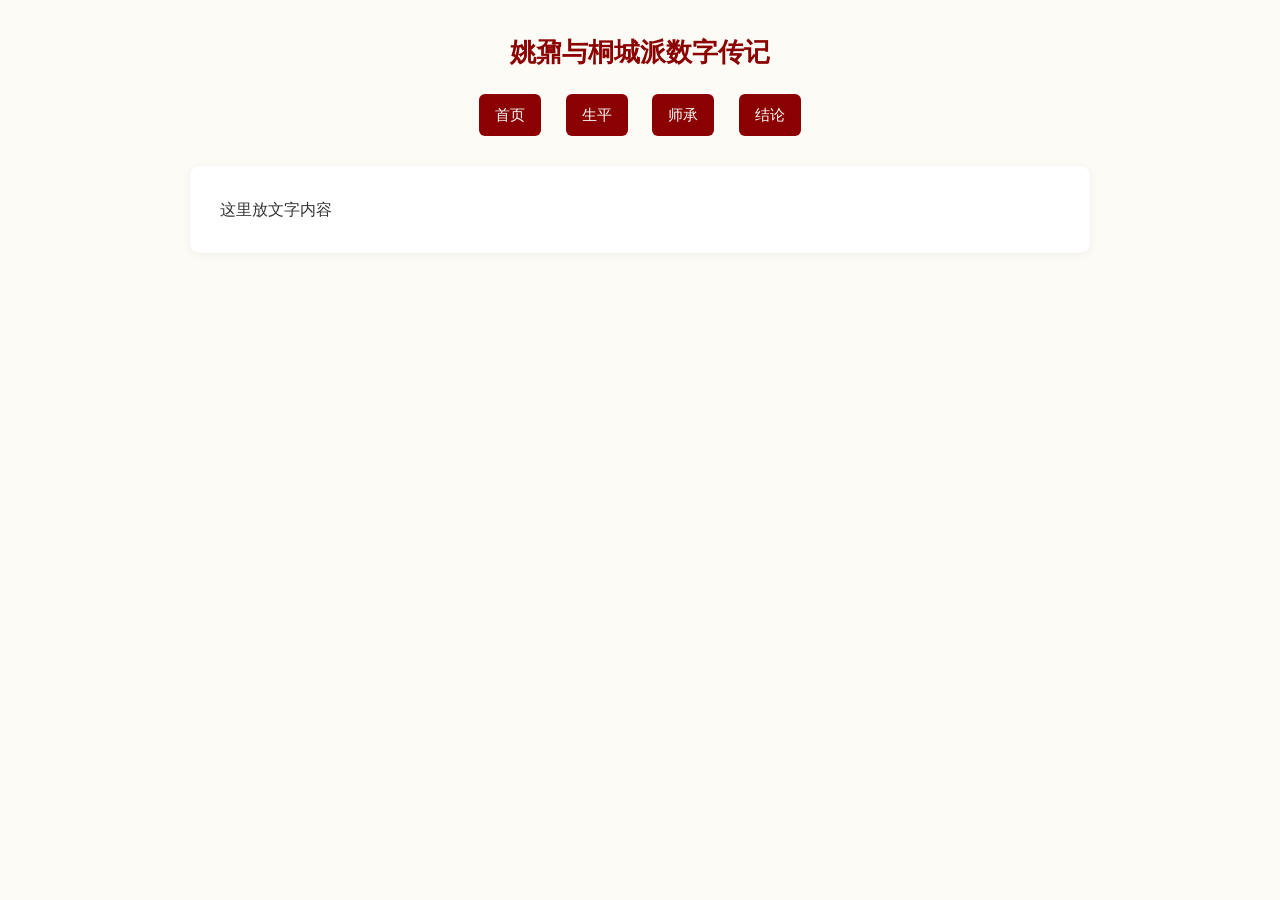
==== index.html @ c08644f3 "Add files via upload 初始化项目框架和所有章节页面" ====
<!DOCTYPE html>
<html lang="zh-CN">
<head>
    <meta charset="UTF-8">
    <title>姚鼐与桐城派数字传记</title>
    <style>
        * {
            margin: 0;
            padding: 0;
            box-sizing: border-box;
        }
        body {
            font-family: "Microsoft YaHei", sans-serif;
            background-color: #FDFBF5;
            color: #333;
            line-height: 1.7;
            padding: 30px;
        }
        .container {
            max-width: 900px;
            margin: 0 auto;
        }
        h1 {
            text-align: center;
            color: #8B0000;
            margin-bottom: 20px;
            font-size: 26px;
        }
        .nav {
            text-align: center;
            margin-bottom: 30px;
        }
        .nav a {
            display: inline-block;
            margin: 0 10px;
            padding: 8px 16px;
            background-color: #8B0000;
            color: white;
            text-decoration: none;
            border-radius: 6px;
            font-size: 15px;
        }
        .nav a:hover {
            background-color: #A80000;
        }
        .content {
            background: white;
            padding: 30px;
            border-radius: 10px;
            box-shadow: 0 2px 10px rgba(0,0,0,0.05);
        }
    </style>
</head>

<body>
    <div class="container">
        <h1>姚鼐与桐城派数字传记</h1>

        <div class="nav">
            <a href="index.html">首页</a>
            <a href="life.html">生平</a>
            <a href="relation.html">师承</a>
            <a href="conclusion.html">结论</a>
        </div>

        <div class="content">
            <!-- 这里写你们的内容 -->
            <p>这里放文字内容</p>
        </div>
    </div>
</body>
</html>
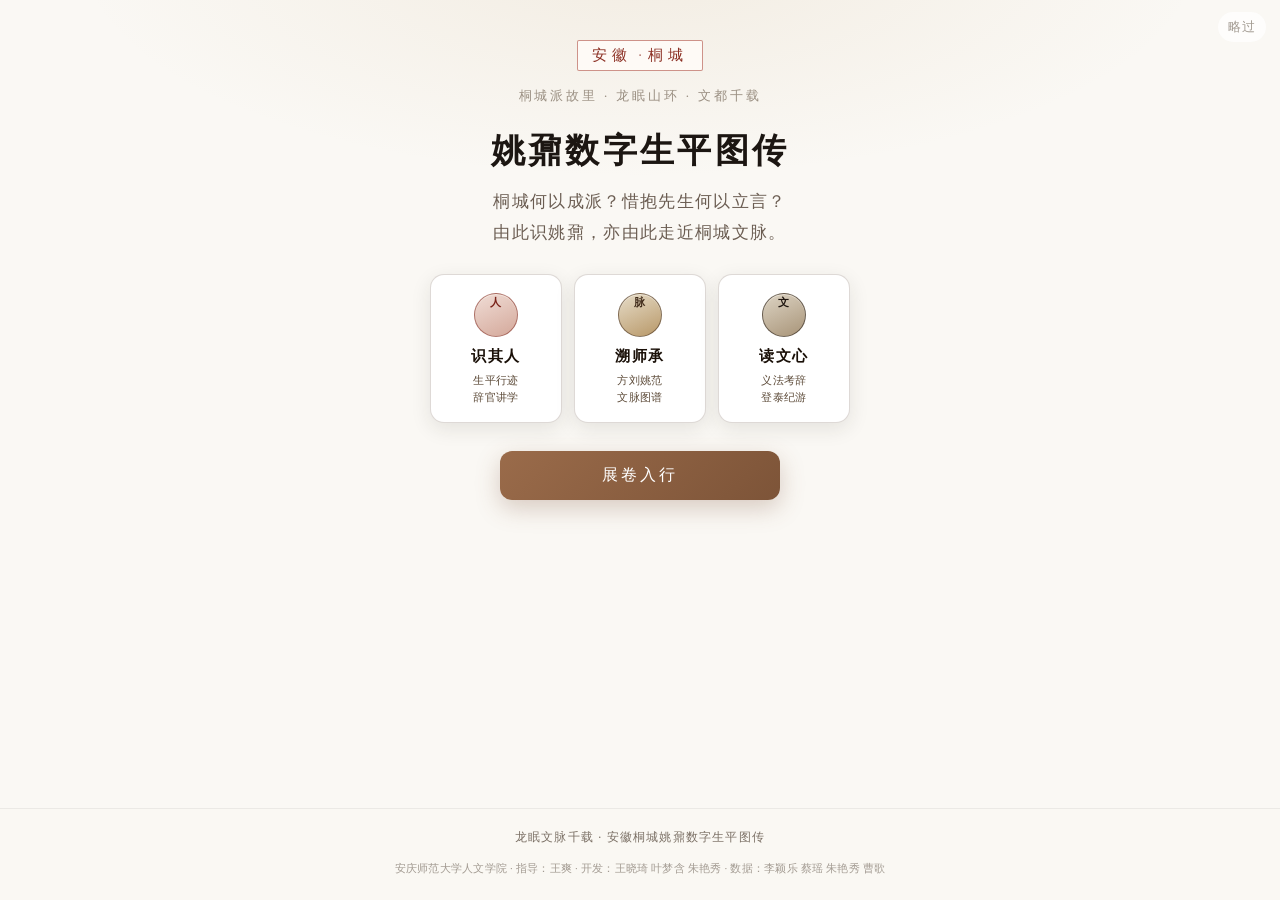
==== commit 3acf2202: "Add files via upload" ====
--- a/index.html
+++ b/index.html
@@ -1,72 +1,735 @@
+﻿
 <!DOCTYPE html>
 <html lang="zh-CN">
 <head>
     <meta charset="UTF-8">
-    <title>姚鼐与桐城派数字传记</title>
+    <meta name="viewport" content="width=device-width, initial-scale=1.0">
+    <title>姚鼐先生 · 数字生平图传</title>
+    <link rel="stylesheet" href="css/scroll-theme.css">
     <style>
         * {
             margin: 0;
             padding: 0;
             box-sizing: border-box;
         }
-        body {
-            font-family: "Microsoft YaHei", sans-serif;
-            background-color: #FDFBF5;
-            color: #333;
+        body.intro-on {
+            padding: 0;
+            overflow: hidden;
+            height: 100vh;
+            background: #faf8f4;
+            background-image: none;
+        }
+        body.intro-on .scroll-container {
+            visibility: hidden;
+            pointer-events: none;
+        }
+
+        /* —— 封面：安徽桐城 · 启读图传 —— */
+        #introRoot {
+            position: fixed;
+            inset: 0;
+            z-index: 10000;
+            display: flex;
+            flex-direction: column;
+            font-family: "PingFang SC", "Microsoft YaHei", "SimSun", "Songti SC", serif;
+            background:
+                radial-gradient(ellipse 80% 45% at 50% -5%, rgba(196, 165, 116, 0.14), transparent 55%),
+                #faf8f4;
+            color: #2c241c;
+            overflow: hidden;
+        }
+        .intro-cover {
+            flex: 1;
+            display: flex;
+            flex-direction: column;
+            min-height: 0;
+            overflow-y: auto;
+            -webkit-overflow-scrolling: touch;
+        }
+        .intro-page {
+            flex: 1;
+            width: min(460px, 100%);
+            margin: 0 auto;
+            padding: 40px 20px 16px;
+            text-align: center;
+        }
+        .intro-region {
+            display: inline-flex;
+            align-items: center;
+            gap: 6px;
+            margin: 0 0 6px;
+            padding: 5px 14px;
+            font-family: "FangSong", "STFangsong", "SimSun", serif;
+            font-size: 15px;
+            letter-spacing: 0.35em;
+            color: #8b2e22;
+            border: 1.5px solid rgba(166, 61, 47, 0.55);
+            border-radius: 2px;
+            background: rgba(255, 252, 248, 0.85);
+            transform: rotate(-2deg);
+            animation: introFadeUp 0.7s ease both;
+        }
+        .intro-region .dot {
+            letter-spacing: 0;
+            opacity: 0.65;
+        }
+        .intro-local {
+            margin: 10px 0 22px;
+            font-size: 13px;
+            color: #9a8f82;
+            letter-spacing: 0.22em;
+            animation: introFadeUp 0.7s ease 0.06s both;
+        }
+        .intro-title {
+            margin: 0 0 10px;
+            font-family: "SimSun", "Songti SC", "STSong", serif;
+            font-size: clamp(1.65rem, 5vw, 2.1rem);
+            font-weight: 700;
+            line-height: 1.45;
+            letter-spacing: 0.1em;
+            color: #1c1612;
+            animation: introFadeUp 0.7s ease 0.1s both;
+        }
+        .intro-ask {
+            margin: 0 0 26px;
+            font-family: "KaiTi", "STKaiti", "楷体", serif;
+            font-size: clamp(0.95rem, 2.8vw, 1.05rem);
+            line-height: 1.85;
+            color: #6b5d52;
+            letter-spacing: 0.08em;
+            animation: introFadeUp 0.7s ease 0.14s both;
+        }
+        .intro-cards {
+            display: grid;
+            grid-template-columns: repeat(3, 1fr);
+            gap: 12px;
+            margin: 0 0 28px;
+            text-align: center;
+            animation: introFadeUp 0.7s ease 0.2s both;
+        }
+        .intro-card {
+            padding: 18px 10px 16px;
+            background: #fff;
+            border-radius: 14px;
+            border: 1px solid rgba(92, 64, 50, 0.2);
+            box-shadow: 0 6px 20px rgba(44, 36, 28, 0.1);
+            transition: transform 0.22s ease, box-shadow 0.22s ease;
+        }
+        .intro-card:hover {
+            transform: translateY(-3px);
+            box-shadow: 0 10px 28px rgba(44, 36, 28, 0.16);
+        }
+        .intro-card-icon {
+            display: flex;
+            align-items: center;
+            justify-content: center;
+            width: 44px;
+            height: 44px;
+            margin: 0 auto 10px;
+            font-family: "KaiTi", "STKaiti", "楷体", serif;
+            font-size: 22px;
+            font-weight: 700;
+            color: #4a2a18;
+            background: linear-gradient(155deg, #e8dcc8 0%, #cdb896 100%);
+            border-radius: 50%;
+            border: 1.5px solid rgba(74, 42, 24, 0.45);
+            box-shadow: inset 0 1px 0 rgba(255, 252, 244, 0.5);
+        }
+        .intro-card:nth-child(1) .intro-card-icon {
+            color: #7a2218;
+            background: linear-gradient(155deg, #f0ddd6 0%, #d4a89a 100%);
+            border-color: rgba(122, 34, 24, 0.5);
+        }
+        .intro-card:nth-child(2) .intro-card-icon {
+            color: #3d2818;
+            background: linear-gradient(155deg, #e6dcc8 0%, #b89868 100%);
+            border-color: rgba(61, 40, 24, 0.52);
+        }
+        .intro-card:nth-child(3) .intro-card-icon {
+            color: #1f1610;
+            background: linear-gradient(155deg, #ddd4c4 0%, #a89478 100%);
+            border-color: rgba(31, 22, 16, 0.55);
+        }
+        .intro-card strong {
+            display: block;
+            font-size: 15px;
+            font-weight: 700;
+            color: #1a1008;
+            letter-spacing: 0.12em;
+            margin-bottom: 6px;
+        }
+        .intro-card span {
+            display: block;
+            font-size: 11px;
+            line-height: 1.55;
+            color: #5c4a38;
+            letter-spacing: 0.04em;
+        }
+        .intro-enter-wrap {
+            animation: introFadeUp 0.7s ease 0.26s both;
+        }
+        .intro-enter {
+            display: inline-block;
+            width: 100%;
+            max-width: 280px;
+            padding: 14px 24px;
+            font-family: inherit;
+            font-size: 16px;
+            font-weight: 500;
+            letter-spacing: 0.2em;
+            color: #fff;
+            background: linear-gradient(135deg, #9a6b4a 0%, #7d5438 100%);
+            border: none;
+            border-radius: 12px;
+            cursor: pointer;
+            box-shadow: 0 8px 24px rgba(125, 84, 56, 0.28);
+            transition: filter 0.2s ease, transform 0.2s ease;
+        }
+        .intro-enter:hover {
+            filter: brightness(1.06);
+        }
+        .intro-enter:active {
+            transform: scale(0.98);
+        }
+        .intro-credits {
+            flex-shrink: 0;
+            padding: 18px 16px 22px;
+            text-align: center;
+            border-top: 1px solid rgba(0, 0, 0, 0.06);
+            background: rgba(250, 248, 244, 0.95);
+        }
+        .intro-credits-place {
+            margin: 0 0 10px;
+            font-size: 12px;
             line-height: 1.7;
-            padding: 30px;
-        }
-        .container {
-            max-width: 900px;
+            color: #7a6f64;
+            letter-spacing: 0.1em;
+        }
+        .intro-credits-team {
+            margin: 0;
+            font-size: 11px;
+            line-height: 1.85;
+            color: #a39b92;
+            letter-spacing: 0.02em;
+        }
+        .skip-corner {
+            position: fixed;
+            top: 12px;
+            right: 14px;
+            z-index: 10001;
+            padding: 6px 10px;
+            font-size: 13px;
+            color: #a39b92;
+            background: rgba(255, 255, 255, 0.7);
+            border: none;
+            border-radius: 999px;
+            letter-spacing: 0.08em;
+            cursor: pointer;
+            font-family: inherit;
+            backdrop-filter: blur(6px);
+        }
+        .skip-corner:hover {
+            color: #5c5248;
+            background: #fff;
+        }
+        @media (max-width: 380px) {
+            .intro-cards {
+                grid-template-columns: 1fr;
+                max-width: 260px;
+                margin-left: auto;
+                margin-right: auto;
+            }
+        }
+        @keyframes introFadeUp {
+            from {
+                opacity: 0;
+                transform: translateY(12px);
+            }
+            to {
+                opacity: 1;
+                transform: translateY(0);
+            }
+        }
+        @keyframes dockIn {
+            from { opacity: 0; transform: translateY(12px) scale(0.98); }
+            to { opacity: 1; transform: translateY(0) scale(1); }
+        }
+
+        /* —— 卷轴首页：正文 + 人物侧栏 —— */
+        .home-layout {
+            display: grid;
+            grid-template-columns: 1fr min(400px, 44vw);
+            gap: 28px 32px;
+            align-items: start;
+        }
+        .home-main {
+            min-width: 0;
+        }
+        .character-dock {
+            position: relative;
+            padding-top: 8px;
+        }
+        .character-dock-inner {
+            position: sticky;
+            top: 20px;
+            animation: dockIn 0.85s ease 0.15s both;
+        }
+        .character-frame {
+            position: relative;
             margin: 0 auto;
-        }
-        h1 {
+            max-width: 360px;
+            border-radius: 50% 50% 42% 42% / 58% 58% 38% 38%;
+            overflow: hidden;
+            clip-path: ellipse(48% 46% at 50% 44%);
+            box-shadow:
+                0 18px 36px rgba(61, 43, 31, 0.22),
+                0 0 0 3px rgba(184, 154, 118, 0.55),
+                inset 0 0 40px rgba(255, 255, 255, 0.15);
+            background: radial-gradient(ellipse 70% 80% at 50% 100%, rgba(232, 220, 200, 0.95), rgba(250, 246, 236, 0.5));
+        }
+        .character-frame.replay-ready {
+            cursor: pointer;
+            box-shadow:
+                0 18px 36px rgba(61, 43, 31, 0.22),
+                0 0 0 3px rgba(150, 111, 74, 0.85),
+                0 0 0 6px rgba(184, 154, 118, 0.35),
+                inset 0 0 40px rgba(255, 255, 255, 0.15);
+        }
+        .character-video {
+            display: block;
+            width: 100%;
+            height: auto;
+            aspect-ratio: 3 / 4;
+            object-fit: cover;
+            object-position: center 12%;
+            position: relative;
+            z-index: 0;
+        }
+        .character-frame.has-png .character-video {
+            display: none;
+        }
+        .character-png {
+            display: block;
+            width: 100%;
+            height: auto;
+            max-height: 520px;
+            object-fit: contain;
+            object-position: center bottom;
+            position: relative;
+            z-index: 1;
+        }
+        .character-replay-tip {
+            margin-top: 10px;
+            margin-bottom: 2px;
             text-align: center;
-            color: #8B0000;
-            margin-bottom: 20px;
-            font-size: 26px;
-        }
-        .nav {
+            font-family: "楷体", STKaiti, KaiTi, serif;
+            font-size: 14px;
+            color: #6d4c41;
+            letter-spacing: 3px;
+        }
+        .character-caption {
+            margin-top: 14px;
+            padding: 12px 14px;
+            font-family: "楷体", STKaiti, KaiTi, serif;
+            font-size: clamp(16px, 1.75vw, 18px);
+            line-height: 1.75;
+            color: #2a1f14;
+            letter-spacing: 2px;
             text-align: center;
-            margin-bottom: 30px;
-        }
-        .nav a {
-            display: inline-block;
-            margin: 0 10px;
-            padding: 8px 16px;
-            background-color: #8B0000;
-            color: white;
-            text-decoration: none;
-            border-radius: 6px;
-            font-size: 15px;
-        }
-        .nav a:hover {
-            background-color: #A80000;
-        }
-        .content {
-            background: white;
-            padding: 30px;
-            border-radius: 10px;
-            box-shadow: 0 2px 10px rgba(0,0,0,0.05);
+            min-height: 3.5em;
+            font-weight: 600;
+            background: rgba(255, 252, 244, 0.55);
+            border: 1px solid rgba(92, 64, 50, 0.28);
+            border-radius: 4px;
+        }
+        .character-hint {
+            margin-top: 10px;
+            font-size: 13px;
+            color: #8d6e63;
+            text-align: center;
+            line-height: 1.6;
+            display: none;
+        }
+        .character-hint.is-visible {
+            display: block;
+        }
+
+        .home-main .narrative {
+            padding: 8px 0 8px 1.1em;
+            border-left: 5px double rgba(92, 64, 50, 0.38);
+            background-image: repeating-linear-gradient(
+                90deg,
+                transparent 0,
+                transparent 2.15em,
+                rgba(139, 58, 58, 0.08) 2.15em,
+                rgba(139, 58, 58, 0.08) calc(2.15em + 1px)
+            );
+        }
+        .narrative-title {
+            font-family: "KaiTi", "STKaiti", "楷体", serif;
+            font-size: clamp(30px, 3.2vw, 36px);
+            color: #1a1008;
+            margin-bottom: 22px;
+            font-weight: 800;
+            letter-spacing: 0.15em;
+        }
+        .narrative-content {
+            font-family: "KaiTi", "STKaiti", "楷体", "SimSun", serif;
+            text-indent: 2em;
+            font-size: clamp(21px, 2.15vw, 25px);
+            line-height: 2.15;
+            color: #241810;
+            font-weight: 700;
+        }
+        @media (max-width: 900px) {
+            .home-layout {
+                grid-template-columns: 1fr;
+            }
+            .character-dock {
+                order: -1;
+                max-width: 320px;
+                margin: 0 auto 8px;
+            }
+            .character-dock-inner {
+                position: relative;
+                top: 0;
+            }
         }
     </style>
 </head>
-
-<body>
-    <div class="container">
-        <h1>姚鼐与桐城派数字传记</h1>
-
-        <div class="nav">
-            <a href="index.html">首页</a>
-            <a href="life.html">生平</a>
-            <a href="relation.html">师承</a>
-            <a href="conclusion.html">结论</a>
-        </div>
-
-        <div class="content">
-            <!-- 这里写你们的内容 -->
-            <p>这里放文字内容</p>
+<body class="desk-site">
+
+    <div id="introRoot" aria-hidden="false">
+        <button type="button" class="skip-corner" id="skipCorner">略过</button>
+
+        <div class="intro-cover" id="startBox">
+            <div class="intro-page">
+                <p class="intro-region" aria-label="地域"><span>安徽</span><span class="dot">·</span><span>桐城</span></p>
+                <p class="intro-local">桐城派故里 · 龙眠山环 · 文都千载</p>
+                <h1 class="intro-title">姚鼐数字生平图传</h1>
+                <p class="intro-ask">桐城何以成派？惜抱先生何以立言？<br>由此识姚鼐，亦由此走近桐城文脉。</p>
+
+                <div class="intro-cards" aria-label="阅读路径">
+                    <article class="intro-card">
+                        <span class="intro-card-icon" aria-hidden="true">人</span>
+                        <strong>识其人</strong>
+                        <span>生平行迹<br>辞官讲学</span>
+                    </article>
+                    <article class="intro-card">
+                        <span class="intro-card-icon" aria-hidden="true">脉</span>
+                        <strong>溯师承</strong>
+                        <span>方刘姚范<br>文脉图谱</span>
+                    </article>
+                    <article class="intro-card">
+                        <span class="intro-card-icon" aria-hidden="true">文</span>
+                        <strong>读文心</strong>
+                        <span>义法考辞<br>登泰纪游</span>
+                    </article>
+                </div>
+
+                <div class="intro-enter-wrap">
+                    <button type="button" class="intro-enter" id="startMain">展卷入行</button>
+                </div>
+            </div>
+
+            <footer class="intro-credits">
+                <p class="intro-credits-place">龙眠文脉千载 · 安徽桐城姚鼐数字生平图传</p>
+                <p class="intro-credits-team">安庆师范大学人文学院 · 指导：王爽 · 开发：王晓琦 叶梦含 朱艳秀 · 数据：李颖乐 蔡瑶 朱艳秀 曹歌</p>
+            </footer>
         </div>
     </div>
+
+    <div class="scroll-container index-board">
+        <div class="scroll-roller scroll-roller--left" aria-hidden="true"></div>
+        <div class="scroll-roller scroll-roller--right" aria-hidden="true"></div>
+        <div class="corner-tl"></div>
+        <div class="corner-tr"></div>
+        <div class="corner-bl"></div>
+        <div class="corner-br"></div>
+
+        <div class="scroll-paper">
+        <h1>姚鼐先生 · 数字生平图传</h1>
+
+        <nav aria-label="站点导航">
+            <a href="index.html" class="active">首页</a>
+            <a href="relation.html">师承</a>
+            <a href="life.html">生平轨迹</a>
+            <a href="life2.html">登泰山</a>
+            <a href="conclusion.html">结论</a>
+        </nav>
+
+        <div class="home-layout">
+            <div class="home-main">
+                <div class="narrative">
+                    <div class="narrative-title">卷首小引</div>
+                    <div class="narrative-content">
+                        您好，我是桐城派三祖之一姚鼐，字姬传。欢迎来到我的生平展。
+                        <br><br>
+                        我出生于公元1731年12月20日，安徽桐城。少时随伯父姚范习经，后拜刘大櫆为师，深研古文。此后入京求学，数经科举起落，终在1763年中进士，授庶吉士，步入仕途。又历山东、湖南乡试副考官，入四库全书馆纂修，见学术风气之争，遂于1774年辞官归里。
+                        <br><br>
+                        我一生宦游、治学、授业、著述，始终以文为道，以心为灯。今日，愿与你一同回望我的人生行迹，感受桐城文脉的雅洁与风骨。
+                    </div>
+                </div>
+            </div>
+            <aside class="character-dock" aria-label="人物形象">
+                <div class="character-dock-inner">
+                    <div class="character-frame" id="characterFrame">
+                        <video class="character-video" id="yaonaiVideo" playsinline>
+                            <source src="姚鼐.mp4" type="video/mp4">
+                        </video>
+                        <img class="character-png" id="characterPng" src="images/姚鼐立绘.png" alt="" width="360" height="520" decoding="async" onerror="this.style.display='none'">
+                    </div>
+                    <p class="character-replay-tip" id="characterReplayTip" hidden>点击人物可再播一遍</p>
+                    <div class="character-caption" id="characterCaption" aria-live="polite">您好，我是姚鼐，想了解我的故事嘛，欢迎了解我的往事</div>
+                    <div class="character-hint" id="characterHint"></div>
+                </div>
+            </aside>
+        </div>
+        </div>
+
+        <footer class="site-credits" role="contentinfo">
+            <p class="site-credits-place">龙眠文脉千载 · 安徽桐城姚鼐数字生平图传</p>
+            <p class="site-credits-team">安庆师范大学人文学院 · 指导：王爽 · 开发：王晓琦 叶梦含 朱艳秀 · 数据：李颖乐 蔡瑶 朱艳秀 曹歌</p>
+        </footer>
+
+        <div class="scroll-watermark">
+            惜抱先生文集<br>
+            桐城文派之集大成者<br>
+            义理考据辞章合一<br>
+            文以载道 风骨长存
+        </div>
+    </div>
+
+    <audio id="bgMusic" loop>
+        <source src="https://www.soundhelix.com/examples/mp3/SoundHelix-Song-8.mp3" type="audio/mpeg">
+    </audio>
+
+    <script>
+    (function () {
+        var introKey = 'tcIntroSeen';
+        var introRoot = document.getElementById('introRoot');
+        var startBox = document.getElementById('startBox');
+        var bgMusic = document.getElementById('bgMusic');
+        var yaonaiVideo = document.getElementById('yaonaiVideo');
+        var skipCorner = document.getElementById('skipCorner');
+        var startMain = document.getElementById('startMain');
+        var characterCaption = document.getElementById('characterCaption');
+        var characterHint = document.getElementById('characterHint');
+        var characterFrame = document.getElementById('characterFrame');
+        var characterPng = document.getElementById('characterPng');
+        var characterReplayTip = document.getElementById('characterReplayTip');
+
+        var talk = '您好，我是姚鼐，想了解我的故事嘛，欢迎了解我的往事';
+        var idx = 0;
+        var bgFadeTimer = null;
+        var typewriterTimer = null;
+
+        function clearTypewriter() {
+            if (typewriterTimer) {
+                clearTimeout(typewriterTimer);
+                typewriterTimer = null;
+            }
+        }
+
+        function clearBgFade() {
+            if (bgFadeTimer) {
+                clearInterval(bgFadeTimer);
+                bgFadeTimer = null;
+            }
+        }
+
+        function fadeOutBgMusic() {
+            if (!bgMusic || bgMusic.paused) return;
+            clearBgFade();
+            var steps = 18;
+            var startVol = bgMusic.volume;
+            if (startVol < 0.02) return;
+            var n = 0;
+            bgFadeTimer = setInterval(function () {
+                n++;
+                bgMusic.volume = Math.max(0, startVol * (1 - n / steps));
+                if (n >= steps) {
+                    clearBgFade();
+                    bgMusic.pause();
+                    bgMusic.currentTime = 0;
+                    bgMusic.volume = 0.12;
+                }
+            }, 50);
+        }
+
+        function silenceLayeredNoise() {
+            fadeOutBgMusic();
+            if (!characterFrame.classList.contains('has-png')) {
+                yaonaiVideo.muted = true;
+            }
+        }
+
+        yaonaiVideo.pause();
+        yaonaiVideo.loop = false;
+
+        yaonaiVideo.addEventListener('ended', function () {
+            if (characterFrame.classList.contains('has-png')) return;
+            silenceLayeredNoise();
+            characterFrame.classList.add('replay-ready');
+            characterFrame.setAttribute('title', '点击人物重播一遍');
+            characterReplayTip.hidden = false;
+        });
+
+        yaonaiVideo.addEventListener('play', function () {
+            characterFrame.classList.remove('replay-ready');
+            characterFrame.removeAttribute('title');
+            characterReplayTip.hidden = true;
+            if (yaonaiVideo.currentTime < 0.35) {
+                runTypewriter();
+            }
+        });
+
+        characterFrame.addEventListener('click', function () {
+            if (characterFrame.classList.contains('has-png')) return;
+            if (!yaonaiVideo.ended) return;
+            yaonaiVideo.currentTime = 0;
+            yaonaiVideo.muted = false;
+            yaonaiVideo.volume = 0.55;
+            yaonaiVideo.play().catch(function () {
+                characterHint.textContent = '无法重播，请检查视频或浏览器是否允许播放。';
+                characterHint.classList.add('is-visible');
+                characterFrame.classList.add('replay-ready');
+                characterReplayTip.hidden = false;
+                characterCaption.textContent = talk;
+            });
+        });
+
+        characterPng.addEventListener('load', function () {
+            if (characterPng.naturalWidth > 0) {
+                characterFrame.classList.add('has-png');
+                characterFrame.classList.remove('replay-ready');
+                characterFrame.removeAttribute('title');
+                characterReplayTip.hidden = true;
+                yaonaiVideo.pause();
+                if (!introRoot || introRoot.style.display === 'none') {
+                    runTypewriter();
+                }
+            }
+        });
+
+        yaonaiVideo.addEventListener('error', function () {
+            characterHint.textContent = '未找到或无法解码视频（请将 姚鼐.mp4 放在首页同级目录）。若有透明底人物图，可命名为 images/姚鼐立绘.png 获得抠图效果。';
+            characterHint.classList.add('is-visible');
+        });
+
+        function getTypewriterDelay() {
+            var d = yaonaiVideo.duration;
+            if (!d || !isFinite(d) || d < 1 || characterFrame.classList.contains('has-png')) {
+                return 130;
+            }
+            var ms = Math.max(0, (d - 0.55) * 1000);
+            return Math.max(70, Math.min(180, ms / talk.length));
+        }
+
+        function runTypewriter() {
+            clearTypewriter();
+            characterCaption.textContent = '';
+            characterCaption.setAttribute('aria-label', '姚鼐口白字幕');
+            idx = 0;
+            var started = false;
+
+            function begin() {
+                if (started) return;
+                started = true;
+                var delay = getTypewriterDelay();
+
+                function step() {
+                    if (idx < talk.length) {
+                        characterCaption.textContent += talk[idx];
+                        idx++;
+                        typewriterTimer = setTimeout(step, delay);
+                    }
+                }
+
+                typewriterTimer = setTimeout(step, 400);
+            }
+
+            if (characterFrame.classList.contains('has-png')) {
+                begin();
+                return;
+            }
+
+            if (yaonaiVideo.readyState >= 1 && yaonaiVideo.duration) {
+                begin();
+            } else {
+                yaonaiVideo.addEventListener('loadedmetadata', begin, { once: true });
+                typewriterTimer = setTimeout(begin, 1500);
+            }
+        }
+
+        function startHomeMedia() {
+            clearBgFade();
+            characterHint.classList.remove('is-visible');
+            characterHint.textContent = '';
+            characterReplayTip.hidden = true;
+            bgMusic.volume = 0.12;
+            bgMusic.play().catch(function () {});
+            if (characterFrame.classList.contains('has-png')) {
+                return;
+            }
+            yaonaiVideo.loop = false;
+            yaonaiVideo.currentTime = 0;
+            yaonaiVideo.muted = false;
+            yaonaiVideo.volume = 0.55;
+            yaonaiVideo.play().catch(function () {
+                characterHint.textContent = '视频未能自动播放（浏览器限制或文件缺失）。可改用透明底立绘：images/姚鼐立绘.png';
+                characterHint.classList.add('is-visible');
+                characterCaption.textContent = talk;
+                runTypewriter();
+            });
+        }
+
+        function revealHome() {
+            try { sessionStorage.setItem(introKey, '1'); } catch (e) {}
+            introRoot.style.display = 'none';
+            introRoot.setAttribute('aria-hidden', 'true');
+            document.body.classList.remove('intro-on');
+            if (window.location.search.indexOf('intro=1') !== -1) {
+                try {
+                    history.replaceState(null, '', 'index.html');
+                } catch (e2) {}
+            }
+            startHomeMedia();
+            if (characterFrame.classList.contains('has-png')) {
+                runTypewriter();
+            }
+        }
+
+        function shouldSkipIntro() {
+            var p = new URLSearchParams(window.location.search);
+            if (p.get('intro') === '1') {
+                try { sessionStorage.removeItem(introKey); } catch (e) {}
+                return false;
+            }
+            try {
+                return sessionStorage.getItem(introKey) === '1';
+            } catch (e) {
+                return false;
+            }
+        }
+
+        if (shouldSkipIntro()) {
+            revealHome();
+        } else {
+            document.body.classList.add('intro-on');
+        }
+
+        skipCorner.addEventListener('click', function () {
+            revealHome();
+        });
+        if (startMain) {
+            startMain.addEventListener('click', function (e) {
+                e.stopPropagation();
+                revealHome();
+            });
+        }
+    })();
+    </script>
+    <script src="js/intro-replay.js"></script>
 </body>
-</html>+</html>
